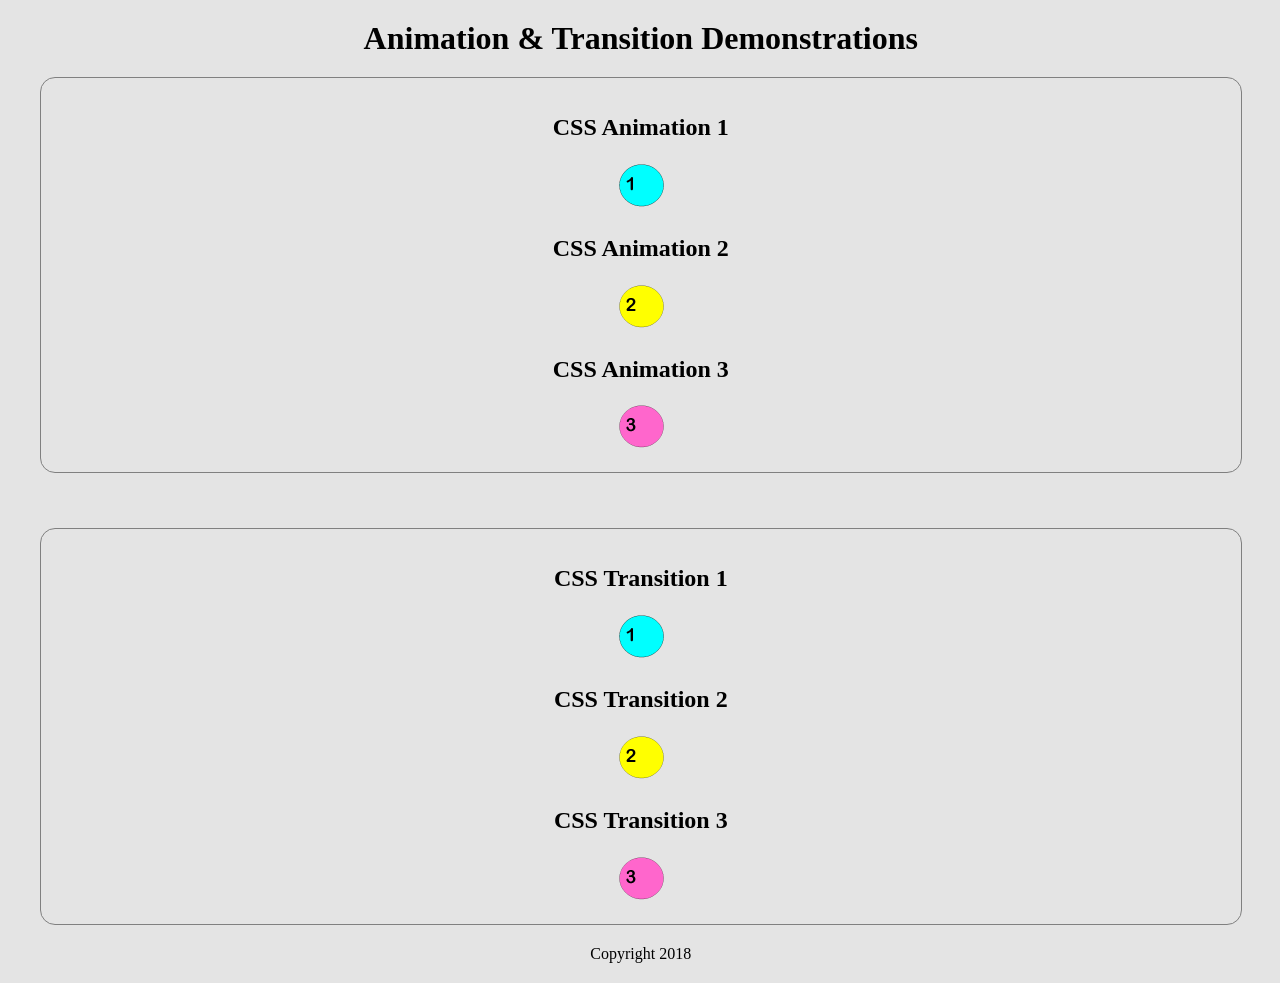
==== index.html @ 1be80814 "Update and rename wk1.html to index.html" ====
<!DOCTYPE html>
<html>
 
<head>
    <title>Week 1 Lab</title>
    <style></style>
</head>
 
<body>
    <h1>Animation & Transition Demonstrations</h1>
    <div id="container">
        <div class="animations">
              <div>
                   <h2>CSS Animation 1</h2>
                   <img id="a1" src="images/a1.png" alt="animated image">
               </div>
               <div>
                   <h2>CSS Animation 2</h2>
                  <img id="a2" src="images/a2.png" alt="animated image">
               </div>
               <div>
                   <h2>CSS Animation 3</h2>
                   <img id="a3" src="images/a3.png" alt="animated image">
               </div>      
        </div>
        <div class="separator"></div>
        <div class="transitions">
             <div>
                    <h2>CSS Transition 1</h2>
                    <img id="t1" src="images/a1.png" alt="transitioned image">
                </div>
                <div >
                    <h2>CSS Transition 2</h2>
                    <img id="t2" src="images/a2.png" alt="transitioned image">
                </div>
                <div >
                    <h2>CSS Transition 3</h2>
                    <img id="t3" src="images/a3.png" alt="transitioned image">
                </div>
        </div>
 
    </div>
    <footer>Copyright 2018</footer>
</body>
 
</html>
<style>
          body {
            background-color: #e4e4e4;
            padding: 0;
            margin: 0;
        }
        #container, h1, footer {
            margin: 20px;
            width: 97%;
            background-color: ;
            text-align: center;
        }
        .animations {
            margin: 20px;
            padding: 16px;
            border: 1px solid gray;
            border-radius: 15px;
        }
        .separator {
            height: 15px;
        }
        .transitions {
            margin: 20px;
            padding: 16px;
            border: 1px solid gray;
            border-radius: 15px;
        }
        img{
            width: 50px;
        }
        #a1 { animation: move1 5s 3; }
        @keyframes move1 {
            0% { transform: translateX(0px);   }
            50% { transform: translateX(300px);   }
            100% { transform: translateX(0px);   }
        }        
        #a2 { animation: move2 5s 5; }
        @keyframes move2 {
            0% {transform: translateX(0px) rotate(0deg);}
            50% {transform: translateX(500px) rotate(360deg);}
            100% {transform: translateX(0px) rotate(0deg);}
        }
        #a3 {animation: move3 10s 5;}
        @keyframes move3 {
            0% {transform: translateX(0px) rotate(0deg);}
            25% {transform: translateX(500px) rotate(360deg);}
            50% {transform: translateX(0px)  rotate(0deg);}
            75% {transform: translateX(-500px)  rotate(-360deg);}
            100% {transform: translateX(0px) rotate(0deg);}
                }
        #t1 { transition: transform 1s; }
            #t1:hover {
                cursor: pointer;
                transform: rotateX(145deg);
            }        
            #t2 { transition: transform 1s; }
            #t2:hover {
                cursor: pointer;
               transform: rotateZ(225deg) scale(.8);
            }
            #t3 {
                transition: transform 0.5s; 
            }
            #t3:hover {
                cursor: pointer;
               transform: rotateY(145deg) scale(1.1);
            }
    </style>
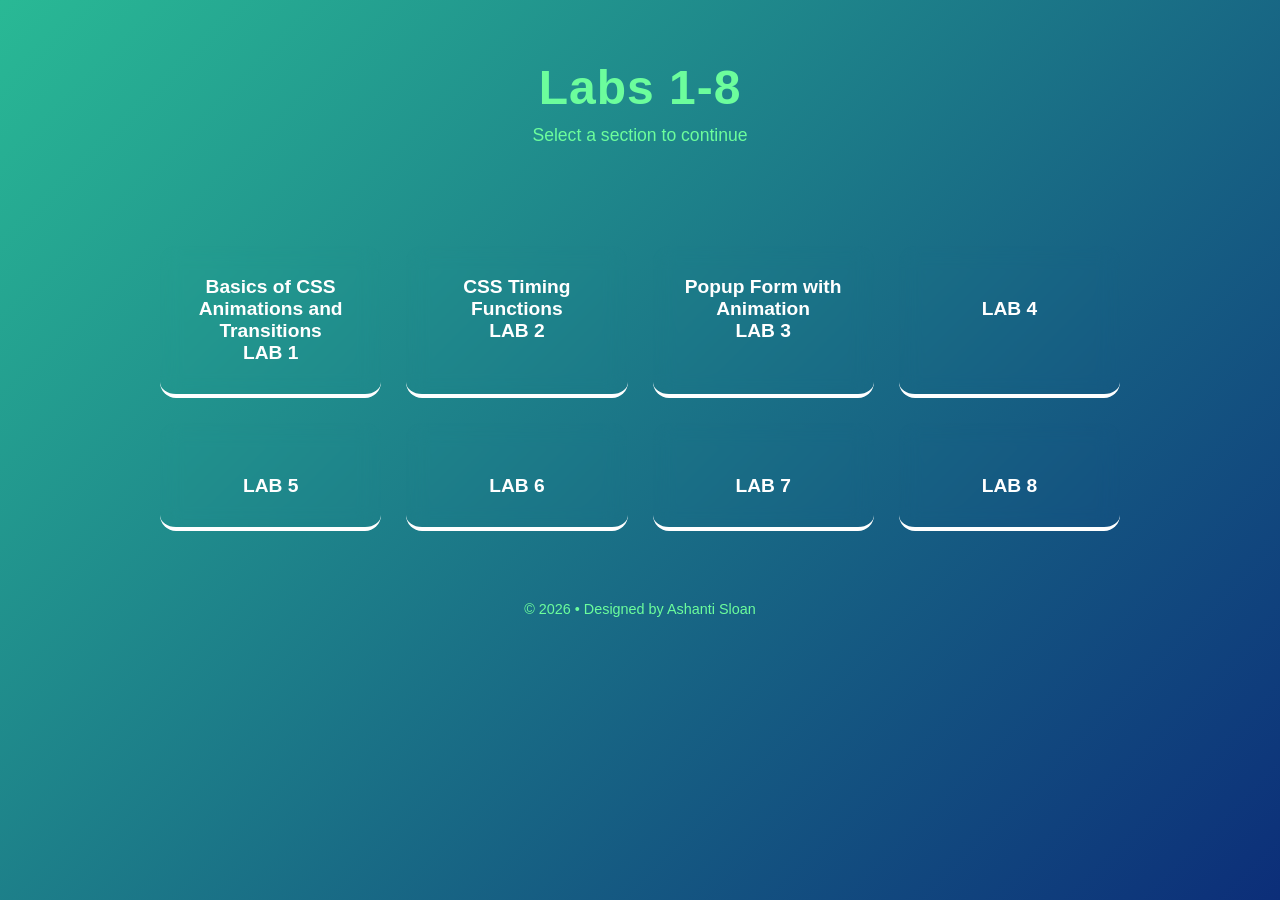
==== commit 0b91cc9c: "Add initial HTML structure with styling and content" ====
--- a/index.html
+++ b/index.html
@@ -1,114 +1,106 @@
-<!DOCTYPE html>
-<html>
- 
-<head>
-    <title>Week 1 Lab</title>
-    <style></style>
-</head>
- 
-<body>
-    <h1>Animation & Transition Demonstrations</h1>
-    <div id="container">
-        <div class="animations">
-              <div>
-                   <h2>CSS Animation 1</h2>
-                   <img id="a1" src="images/a1.png" alt="animated image">
-               </div>
-               <div>
-                   <h2>CSS Animation 2</h2>
-                  <img id="a2" src="images/a2.png" alt="animated image">
-               </div>
-               <div>
-                   <h2>CSS Animation 3</h2>
-                   <img id="a3" src="images/a3.png" alt="animated image">
-               </div>      
-        </div>
-        <div class="separator"></div>
-        <div class="transitions">
-             <div>
-                    <h2>CSS Transition 1</h2>
-                    <img id="t1" src="images/a1.png" alt="transitioned image">
-                </div>
-                <div >
-                    <h2>CSS Transition 2</h2>
-                    <img id="t2" src="images/a2.png" alt="transitioned image">
-                </div>
-                <div >
-                    <h2>CSS Transition 3</h2>
-                    <img id="t3" src="images/a3.png" alt="transitioned image">
-                </div>
-        </div>
- 
-    </div>
-    <footer>Copyright 2018</footer>
-</body>
- 
-</html>
-<style>
-          body {
-            background-color: #e4e4e4;
-            padding: 0;
-            margin: 0;
-        }
-        #container, h1, footer {
-            margin: 20px;
-            width: 97%;
-            background-color: ;
-            text-align: center;
-        }
-        .animations {
-            margin: 20px;
-            padding: 16px;
-            border: 1px solid gray;
-            border-radius: 15px;
-        }
-        .separator {
-            height: 15px;
-        }
-        .transitions {
-            margin: 20px;
-            padding: 16px;
-            border: 1px solid gray;
-            border-radius: 15px;
-        }
-        img{
-            width: 50px;
-        }
-        #a1 { animation: move1 5s 3; }
-        @keyframes move1 {
-            0% { transform: translateX(0px);   }
-            50% { transform: translateX(300px);   }
-            100% { transform: translateX(0px);   }
-        }        
-        #a2 { animation: move2 5s 5; }
-        @keyframes move2 {
-            0% {transform: translateX(0px) rotate(0deg);}
-            50% {transform: translateX(500px) rotate(360deg);}
-            100% {transform: translateX(0px) rotate(0deg);}
-        }
-        #a3 {animation: move3 10s 5;}
-        @keyframes move3 {
-            0% {transform: translateX(0px) rotate(0deg);}
-            25% {transform: translateX(500px) rotate(360deg);}
-            50% {transform: translateX(0px)  rotate(0deg);}
-            75% {transform: translateX(-500px)  rotate(-360deg);}
-            100% {transform: translateX(0px) rotate(0deg);}
-                }
-        #t1 { transition: transform 1s; }
-            #t1:hover {
-                cursor: pointer;
-                transform: rotateX(145deg);
-            }        
-            #t2 { transition: transform 1s; }
-            #t2:hover {
-                cursor: pointer;
-               transform: rotateZ(225deg) scale(.8);
-            }
-            #t3 {
-                transition: transform 0.5s; 
-            }
-            #t3:hover {
-                cursor: pointer;
-               transform: rotateY(145deg) scale(1.1);
-            }
-    </style>
+<!DOCTYPE html>
+<html lang="en">
+<head>
+    <meta charset="UTF-8">
+    <title>Welcome</title>
+    <meta name="viewport" content="width=device-width, initial-scale=1.0">
+
+    <style>
+        * {
+            box-sizing: border-box;
+            margin: 0;
+            padding: 0;
+            font-family: 'Segoe UI', Tahoma, Geneva, Verdana, sans-serif;
+        }
+
+        body {
+            background: linear-gradient(135deg, #29b995, #0c2e79);
+            color: #6cfd9c;
+            min-height: 100vh;
+        }
+
+        header {
+            padding: 60px 20px;
+            text-align: center;
+        }
+
+        header h1 {
+            font-size: 3rem;
+            margin-bottom: 10px;
+            letter-spacing: 1px;
+        }
+
+        header p {
+            font-size: 1.1rem;
+            color: #6cfd9c;
+        }
+
+        main {
+            max-width: 1000px;
+            margin: auto;
+            padding: 40px 20px;
+        }
+
+        .grid {
+            display: grid;
+            grid-template-columns: repeat(auto-fit, minmax(220px, 1fr));
+            gap: 25px;
+        }
+
+        .card {
+            background: #ffffff00;
+            border-radius: 16px;
+            border-bottom: #ffffff 4px solid;
+            padding: 30px 20px;
+            text-align: center;
+            transition: transform 0.3s ease, background 0.3s ease;
+            backdrop-filter: blur(10px);
+        }
+
+        .card:hover {
+            transform: translateY(-8px);
+            background: #6cfd9c;
+        }
+
+        .card a {
+            text-decoration: none;
+            color: white;
+            font-size: 1.2rem;
+            font-weight: 600;
+        }
+
+        footer {
+            text-align: center;
+            padding: 30px 20px;
+            font-size: 0.9rem;
+            color: #6cfd9c;
+        }
+    </style>
+</head>
+
+<body>
+
+<header>
+    <h1>Labs 1-8</h1>
+    <p>Select a section to continue</p>
+</header>
+
+<main>
+    <div class="grid">
+        <div class="card"><a href="wk1.html">Basics of CSS Animations and Transitions <br>LAB 1</a></div>
+        <div class="card"><a href="wk2.html">CSS Timing Functions<br>LAB 2</a></div>
+        <div class="card"><a href="wk3.html">Popup Form with Animation<br>LAB 3</a></div>
+        <div class="card"><a href="wk4.html"><br>LAB 4</a></div>
+        <div class="card"><a href="wk5.html"><br>LAB 5</a></div>
+        <div class="card"><a href="wk6.html"><br>LAB 6</a></div>
+        <div class="card"><a href="wk7.html"><br>LAB 7</a></div>
+        <div class="card"><a href="wk8.html"><br>LAB 8</a></div>
+    </div>
+</main>
+
+<footer>
+    © 2026 • Designed by Ashanti Sloan
+</footer>
+
+</body>
+</html>
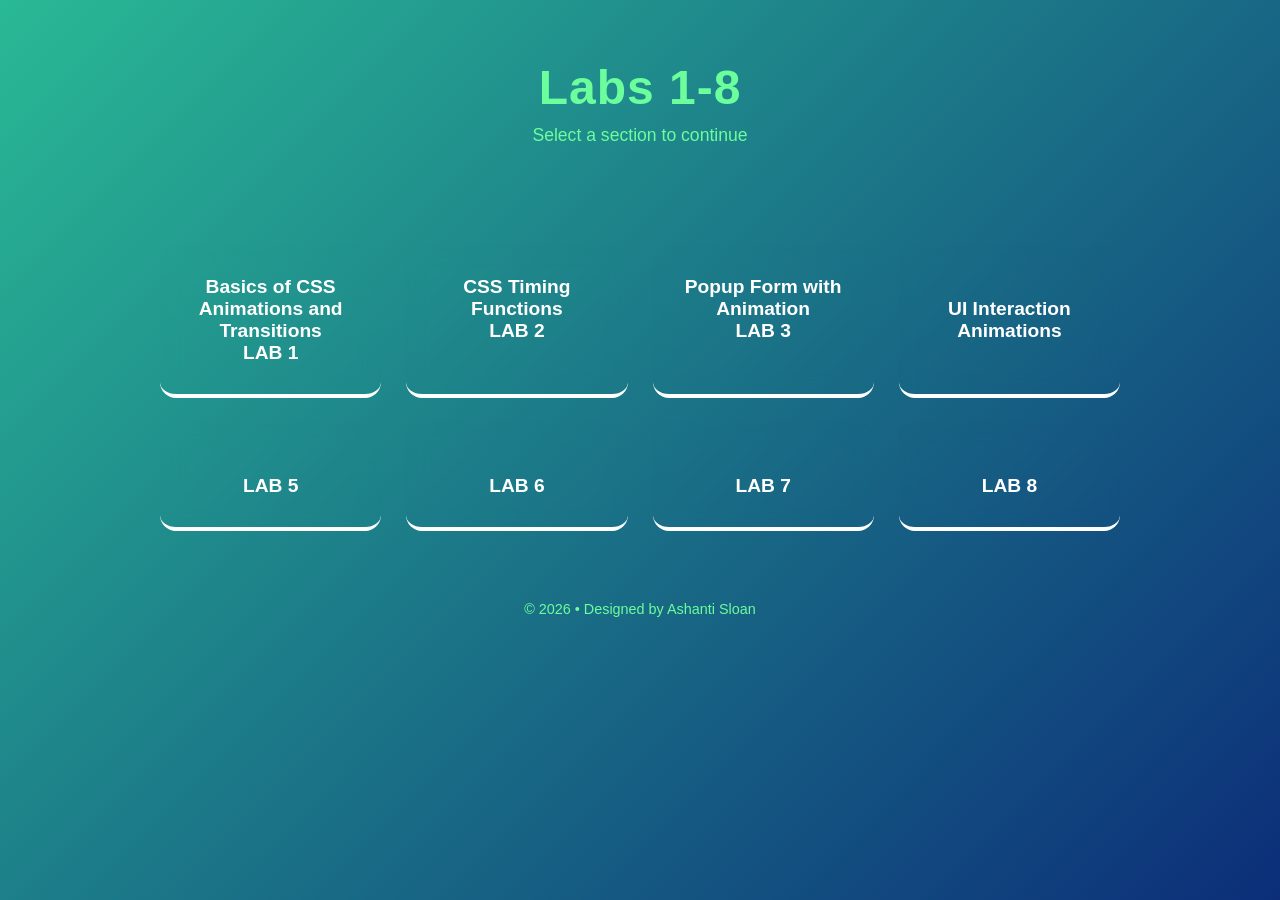
==== commit c1685672: "Update LAB 4 link text to 'UI Interaction Animations'" ====
--- a/index.html
+++ b/index.html
@@ -90,7 +90,7 @@
         <div class="card"><a href="wk1.html">Basics of CSS Animations and Transitions <br>LAB 1</a></div>
         <div class="card"><a href="wk2.html">CSS Timing Functions<br>LAB 2</a></div>
         <div class="card"><a href="wk3.html">Popup Form with Animation<br>LAB 3</a></div>
-        <div class="card"><a href="wk4.html"><br>LAB 4</a></div>
+        <div class="card"><a href="wk4.html"><br>UI Interaction Animations</a></div>
         <div class="card"><a href="wk5.html"><br>LAB 5</a></div>
         <div class="card"><a href="wk6.html"><br>LAB 6</a></div>
         <div class="card"><a href="wk7.html"><br>LAB 7</a></div>
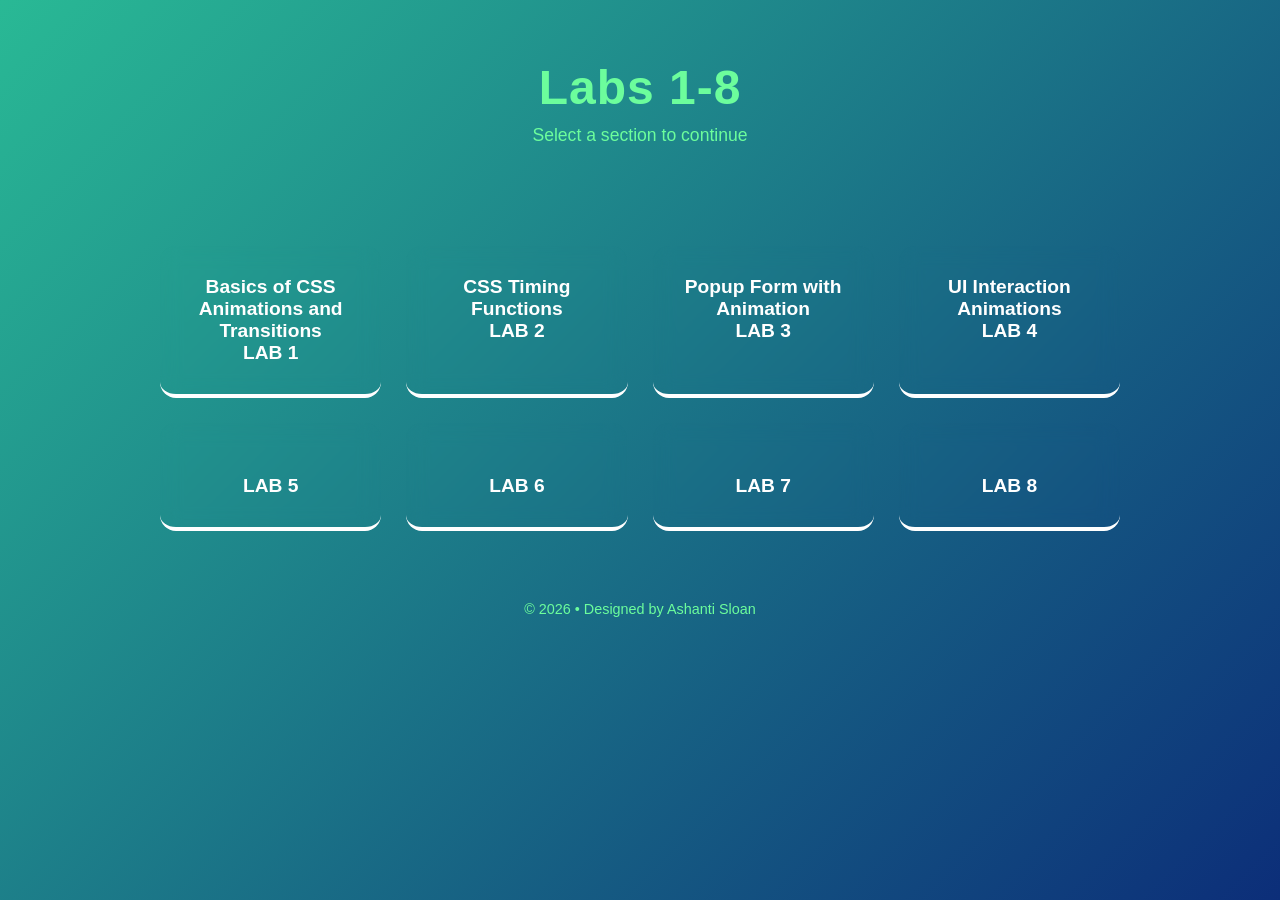
==== commit 8f58fc35: "Add LAB 4 label to UI Interaction Animations link" ====
--- a/index.html
+++ b/index.html
@@ -90,7 +90,7 @@
         <div class="card"><a href="wk1.html">Basics of CSS Animations and Transitions <br>LAB 1</a></div>
         <div class="card"><a href="wk2.html">CSS Timing Functions<br>LAB 2</a></div>
         <div class="card"><a href="wk3.html">Popup Form with Animation<br>LAB 3</a></div>
-        <div class="card"><a href="wk4.html"><br>UI Interaction Animations</a></div>
+        <div class="card"><a href="wk4.html">UI Interaction Animations<br>LAB 4</a></div>
         <div class="card"><a href="wk5.html"><br>LAB 5</a></div>
         <div class="card"><a href="wk6.html"><br>LAB 6</a></div>
         <div class="card"><a href="wk7.html"><br>LAB 7</a></div>
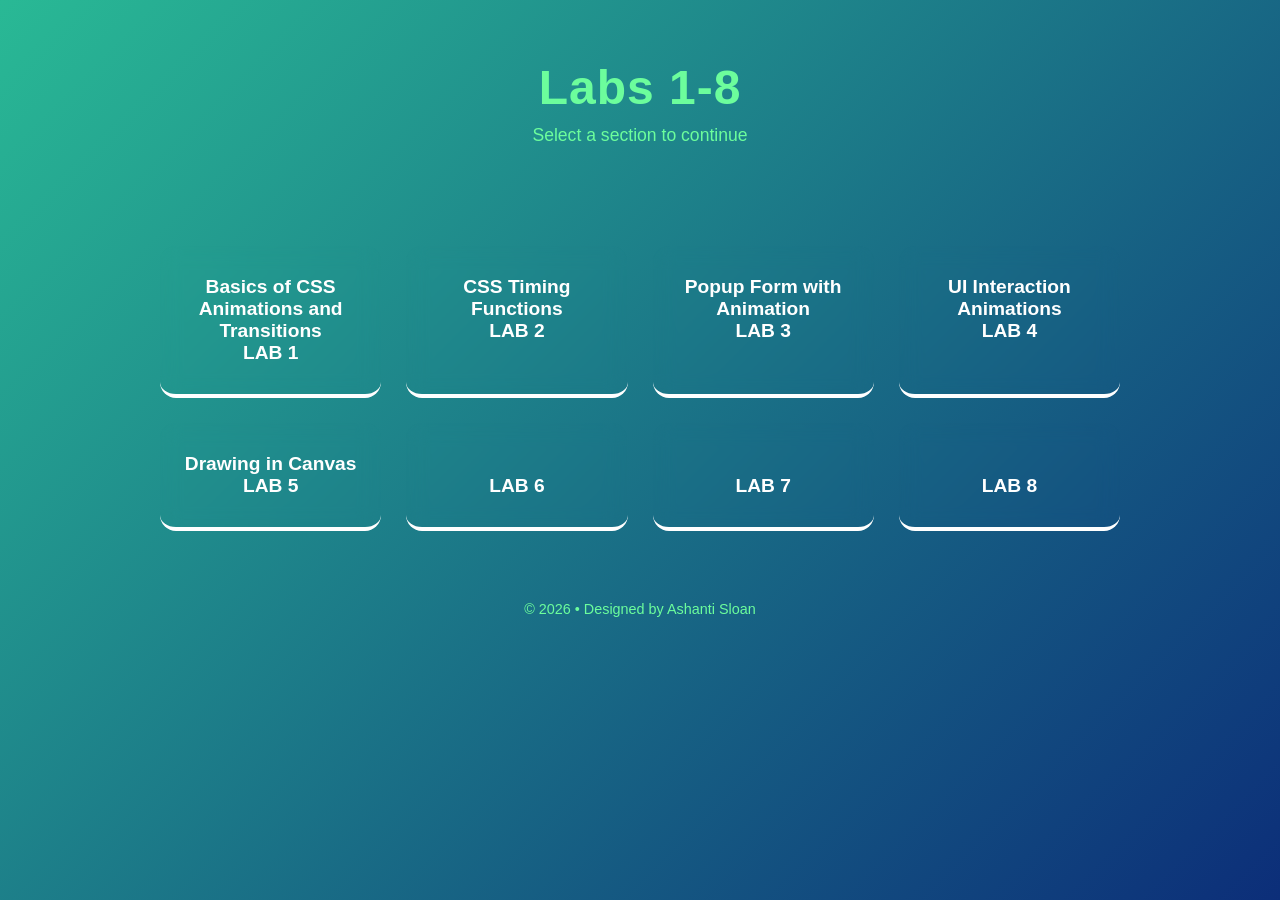
==== commit 00afe73b: "Update LAB 5 description in index.html" ====
--- a/index.html
+++ b/index.html
@@ -91,7 +91,7 @@
         <div class="card"><a href="wk2.html">CSS Timing Functions<br>LAB 2</a></div>
         <div class="card"><a href="wk3.html">Popup Form with Animation<br>LAB 3</a></div>
         <div class="card"><a href="wk4.html">UI Interaction Animations<br>LAB 4</a></div>
-        <div class="card"><a href="wk5.html"><br>LAB 5</a></div>
+        <div class="card"><a href="wk5.html">Drawing in Canvas<br>LAB 5</a></div>
         <div class="card"><a href="wk6.html"><br>LAB 6</a></div>
         <div class="card"><a href="wk7.html"><br>LAB 7</a></div>
         <div class="card"><a href="wk8.html"><br>LAB 8</a></div>
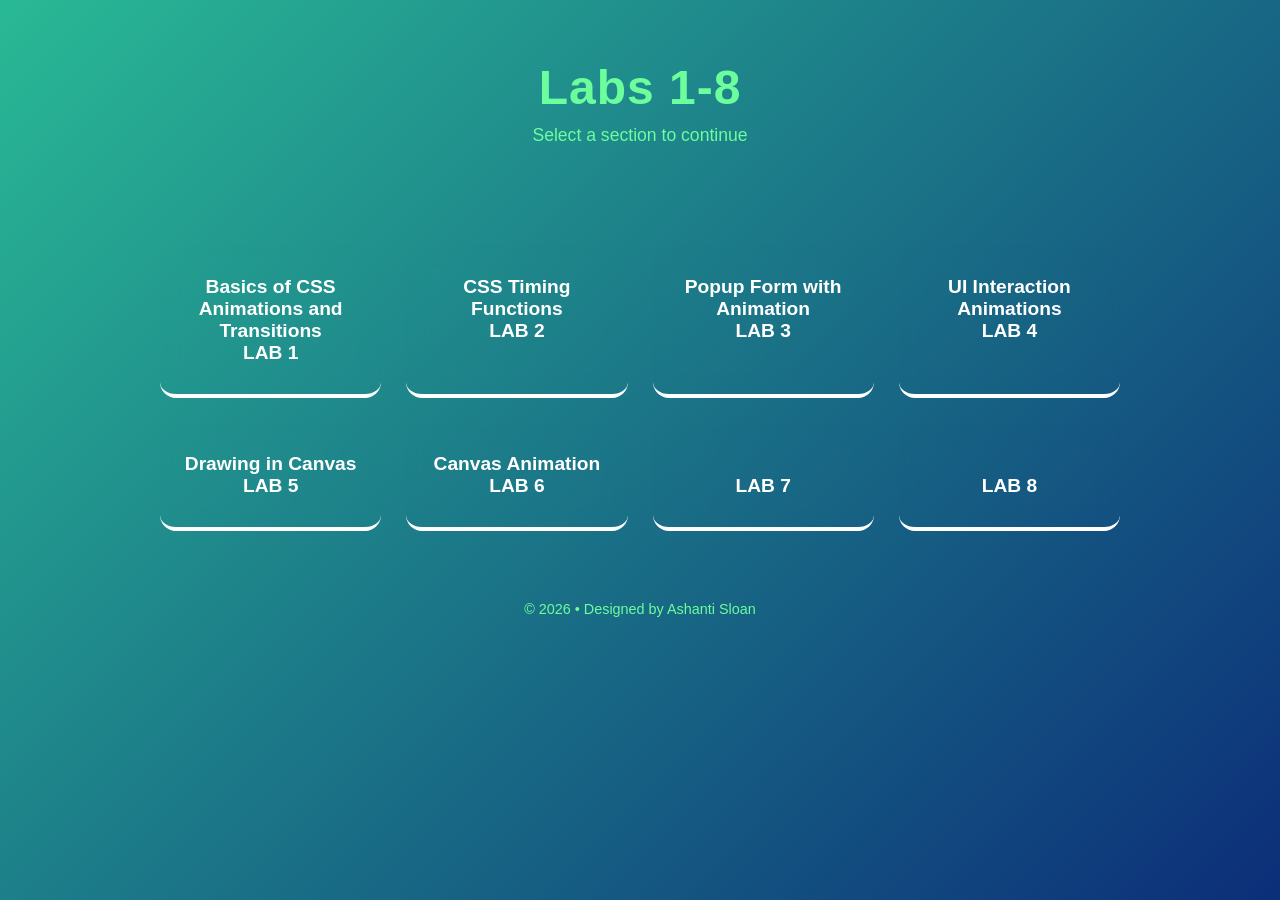
==== commit c79e1072: "Update index.html" ====
--- a/index.html
+++ b/index.html
@@ -92,7 +92,7 @@
         <div class="card"><a href="wk3.html">Popup Form with Animation<br>LAB 3</a></div>
         <div class="card"><a href="wk4.html">UI Interaction Animations<br>LAB 4</a></div>
         <div class="card"><a href="wk5.html">Drawing in Canvas<br>LAB 5</a></div>
-        <div class="card"><a href="wk6.html"><br>LAB 6</a></div>
+        <div class="card"><a href="wk6.html">Canvas Animation<br>LAB 6</a></div>
         <div class="card"><a href="wk7.html"><br>LAB 7</a></div>
         <div class="card"><a href="wk8.html"><br>LAB 8</a></div>
     </div>
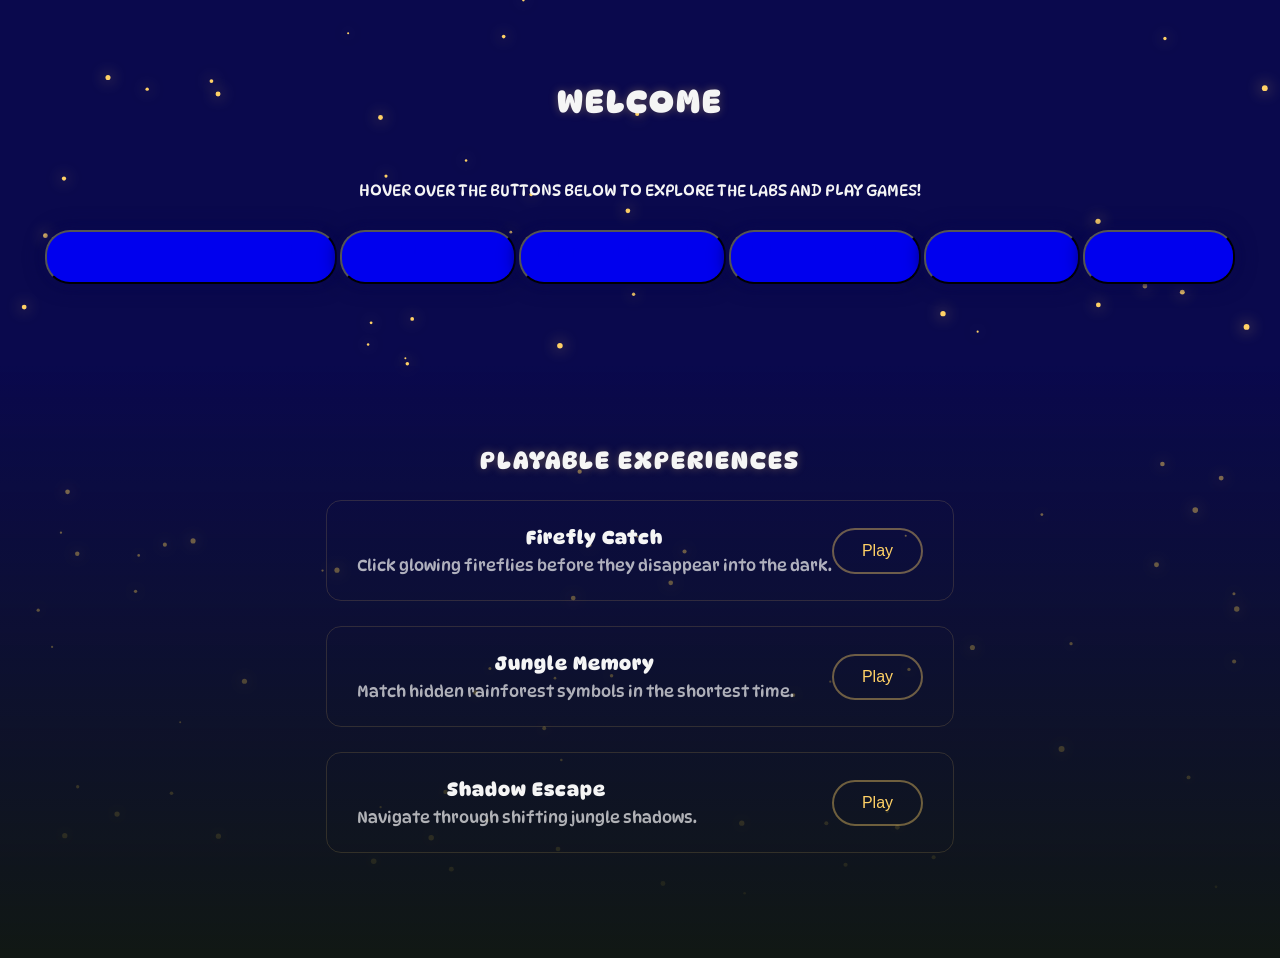
==== commit 94699d2f: "Update index.html" ====
--- a/index.html
+++ b/index.html
@@ -2,105 +2,66 @@
 <html lang="en">
 <head>
     <meta charset="UTF-8">
-    <title>Welcome</title>
-    <meta name="viewport" content="width=device-width, initial-scale=1.0">
-
-    <style>
-        * {
-            box-sizing: border-box;
-            margin: 0;
-            padding: 0;
-            font-family: 'Segoe UI', Tahoma, Geneva, Verdana, sans-serif;
-        }
-
-        body {
-            background: linear-gradient(135deg, #29b995, #0c2e79);
-            color: #6cfd9c;
-            min-height: 100vh;
-        }
-
-        header {
-            padding: 60px 20px;
-            text-align: center;
-        }
-
-        header h1 {
-            font-size: 3rem;
-            margin-bottom: 10px;
-            letter-spacing: 1px;
-        }
-
-        header p {
-            font-size: 1.1rem;
-            color: #6cfd9c;
-        }
-
-        main {
-            max-width: 1000px;
-            margin: auto;
-            padding: 40px 20px;
-        }
-
-        .grid {
-            display: grid;
-            grid-template-columns: repeat(auto-fit, minmax(220px, 1fr));
-            gap: 25px;
-        }
-
-        .card {
-            background: #ffffff00;
-            border-radius: 16px;
-            border-bottom: #ffffff 4px solid;
-            padding: 30px 20px;
-            text-align: center;
-            transition: transform 0.3s ease, background 0.3s ease;
-            backdrop-filter: blur(10px);
-        }
-
-        .card:hover {
-            transform: translateY(-8px);
-            background: #6cfd9c;
-        }
-
-        .card a {
-            text-decoration: none;
-            color: white;
-            font-size: 1.2rem;
-            font-weight: 600;
-        }
-
-        footer {
-            text-align: center;
-            padding: 30px 20px;
-            font-size: 0.9rem;
-            color: #6cfd9c;
-        }
-    </style>
+    <title>Firefly</title>
+    <link rel="stylesheet" href="style.css">
+    <link rel="preconnect" href="https://fonts.googleapis.com">
+    <link rel="preconnect" href="https://fonts.gstatic.com" crossorigin>
+    <link href="https://fonts.googleapis.com/css2?family=DynaPuff:wght@400..700&display=swap" rel="stylesheet">
 </head>
-
 <body>
 
-<header>
-    <h1>Labs 1-8</h1>
-    <p>Select a section to continue</p>
-</header>
+<canvas id="fireflyCanvas"></canvas>
 
-<main>
-    <div class="grid">
-        <div class="card"><a href="wk1.html">Basics of CSS Animations and Transitions <br>LAB 1</a></div>
-        <div class="card"><a href="wk2.html">CSS Timing Functions<br>LAB 2</a></div>
-        <div class="card"><a href="wk3.html">Popup Form with Animation<br>LAB 3</a></div>
-        <div class="card"><a href="wk4.html">UI Interaction Animations<br>LAB 4</a></div>
-        <div class="card"><a href="wk5.html">Drawing in Canvas<br>LAB 5</a></div>
-        <div class="card"><a href="wk6.html">Canvas Animation<br>LAB 6</a></div>
-        <div class="card"><a href="wk7.html"><br>LAB 7</a></div>
-        <div class="card"><a href="wk8.html"><br>LAB 8</a></div>
+<div class="content">
+    <h1>Welcome</h1>
+    <p></p>
+    HOVER OVER THE BUTTONS BELOW TO EXPLORE THE LABS AND PLAY GAMES!
+<section
+    <div class="button-group">
+        <button class="glow-link"><a href="wk1.html">Basics of CSS Animations and Transitions <br>LAB 1</a></button>
+        <button class="glow-link"><a href="wk2.html">CSS Timing Functions<br>LAB 2</a></button>
+        <button class="glow-link"><a href="wk3.html">Popup Form with Animation<br>LAB 3</a></button>
+        <button class="glow-link"><a href="wk4.html">UI Interaction Animations<br>LAB 4</a></button>
+        <button class="glow-link"><a href="wk5.html">Drawing in Canvas<br>LAB 5</a></button>
+        <button class="glow-link"><a href="wk6.html">Canvas Animation<br>LAB 6</a></button>
     </div>
-</main>
+</div>
+<section class="section games-section">
+    <div class="section-inner">
+        <h2>Playable Experiences</h2>
 
-<footer>
-    © 2026 • Designed by Ashanti Sloan
-</footer>
+        <div class="game-row">
+            <div class="game-info">
+                <h3>Firefly Catch</h3>
+                <p>Click glowing fireflies before they disappear into the dark.</p>
+            </div>
+            <button class="glow-btn" onclick="openGame('firefly')">Play</button>
+        </div>
 
+        <div class="game-row">
+            <div class="game-info">
+                <h3>Jungle Memory</h3>
+                <p>Match hidden rainforest symbols in the shortest time.</p>
+            </div>
+            <button class="glow-btn" onclick="openGame('memory')">Play</button>
+        </div>
+
+        <div class="game-row">
+            <div class="game-info">
+                <h3>Shadow Escape</h3>
+                <p>Navigate through shifting jungle shadows.</p>
+            </div>
+            <button class="glow-btn" onclick="openGame('shadow')">Play</button>
+        </div>
+
+    </div>
+</section>
+<script src="script.js"></script>
+<div id="gameModal" class="modal">
+    <div class="modal-content">
+        <span class="close-btn" onclick="closeGame()">&times;</span>
+        <div id="gameContainer"></div>
+    </div>
+</div>
 </body>
 </html>
--- a/style.css
+++ b/style.css
@@ -0,0 +1,190 @@
+* {
+    margin: 0;
+    padding: 0;
+    box-sizing: border-box;
+}
+
+body {
+    background: #0a094d;
+    font-family: "DynaPuff", DejaVu Sans, Verdana, sans-serif;
+    overflow: hidden;
+    color: #f5f5f5;
+}
+
+/* Canvas Background */
+
+#fireflyCanvas {
+    position: fixed;
+    top: 0;
+    left: 0;
+    z-index: -1;
+}
+
+/* Center Content */
+
+.content {
+    height: 40.71vh;
+    display: flex;
+    flex-direction: column;
+    justify-content: center;
+    align-items: center;
+    gap: 30px;
+    text-align: center;
+}
+
+/* Glow Buttons */
+
+ .glow-link {
+    text-decoration: none;
+    color: #ffffff;
+    background-color:#0000EE; 
+    padding: 10px 20px;
+    border-radius: 25px;
+    display: inline-block;
+    transition: all 0.3s ease; 
+    box-shadow: 0 0 10px #0a094d, 0 0 20px #0a094d; 
+}
+
+  .glow-link:hover {
+    background-color: #ffd166; 
+    color: #ffffff;
+    box-shadow: 0 0 20px #ffd166, 0 0 40px #ffd166; 
+}
+
+.glow-btn {
+    position: relative;
+    padding: 12px 28px;
+    background: transparent;
+    border: 2px solid rgba(255, 209, 102, 0.4);
+    color: #ffd166;
+    border-radius: 40px;
+    cursor: pointer;
+    font-size: 16px;
+    overflow: hidden;
+    transition: 0.3s ease;
+}
+
+/* Glow EffectCursor */
+.glow-btn::before {
+    content: "";
+    position: absolute;
+    top: var(--y);
+    left: var(--x);
+    width: 0;
+    height: 0;
+    background: radial-gradient(circle, #ffd16699 0%, transparent 60%);
+    transform: translate(-50%, -50%);
+    transition: width 0.2s ease, height 0.2s ease;
+}
+
+.glow-btn:hover::before {
+    width: 200px;
+    height: 200px;
+}
+
+/*Entrance*/
+body {
+    animation: pageFade 1.8s ease forwards;
+    opacity: 0;
+}
+
+@keyframes pageFade {
+    to { opacity: 1; }
+}
+.section {
+    min-height: 50vh;
+    display: flex;
+    justify-content: center;
+    align-items: center;
+    text-align: center;
+    padding: 80px 20px;
+
+    opacity: 0;
+    transform: translateY(60px);
+    transition: all 1.2s ease;
+}
+
+.section.show {
+    opacity: 1;
+    transform: translateY(0);
+}
+h1, h2 {
+    letter-spacing: 2px;
+    text-transform: uppercase;
+    text-shadow: 0 0 10px rgba(255, 209, 102, 0.3);
+}
+/*Responsive Game*/
+.games-section {
+    background: linear-gradient(to bottom, #0a094d70, #111814);
+}
+
+.game-row {
+    display: flex;
+    justify-content: space-between;
+    align-items: center;
+    padding: 25px 30px;
+    margin: 25px 0;
+
+    border: 1px solid rgba(255, 209, 102, 0.15);
+    border-radius: 15px;
+
+    transition: all 0.4s ease;
+}
+
+.game-row:hover {
+    border-color: #ffd166;
+    box-shadow: 0 0 20px rgba(255, 209, 102, 0.3);
+    transform: translateY(-8px);
+}
+
+.game-info h3 {
+    margin-bottom: 8px;
+    letter-spacing: 1px;
+}
+
+.game-info p {
+    opacity: 0.7;
+}
+/*Game Modal*/
+.modal {
+    display: none;
+    position: fixed;
+    inset: 0;
+    background: #000000cc;
+    -webkit-backdrop-filter: blur(5px);
+    backdrop-filter: blur(5px);
+    justify-content: center;
+    align-items: center;
+    z-index: 999;
+}
+
+.modal-content {
+    background: #111814;
+    padding: 40px;
+    border-radius: 20px;
+    width: 80%;
+    max-width: 700px;
+    position: relative;
+    color: white;
+}
+
+.close-btn {
+    position: absolute;
+    top: 15px;
+    right: 20px;
+    font-size: 28px;
+    cursor: pointer;
+}
+
+@keyframes fadeInGame {
+    from { opacity: 0; transform: scale(0.9); }
+    to { opacity: 1; transform: scale(1); }
+}
+/*responsive*/
+@media (max-width: 768px) {
+    .game-row {
+        flex-direction: column;
+        gap: 20px;
+        text-align: center;
+    }
+}
